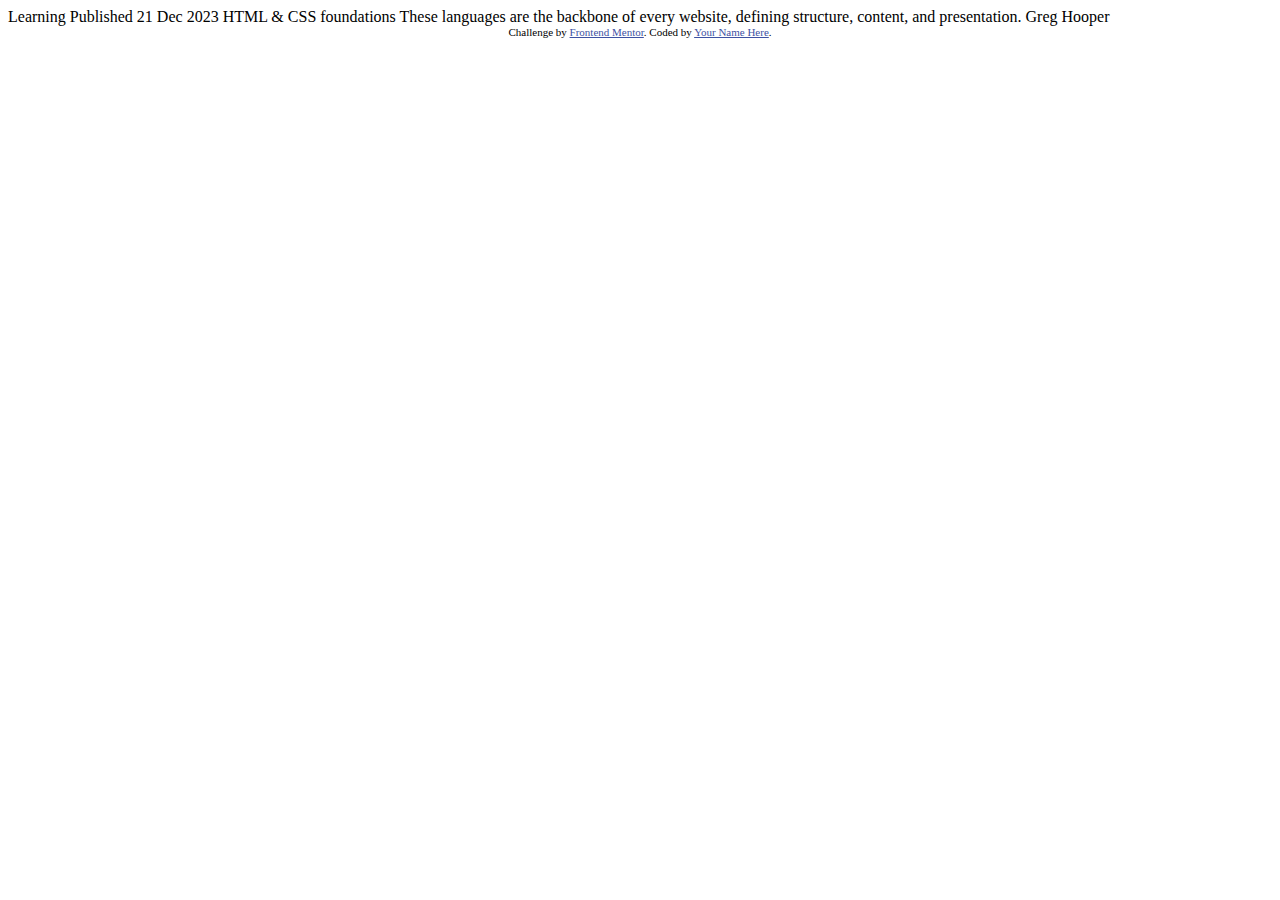
==== blog-preview-card-main/index.html @ 2e6f5c54 "blog-preview-card init" ====
<!DOCTYPE html>
<html lang="en">
<head>
  <meta charset="UTF-8">
  <meta name="viewport" content="width=device-width, initial-scale=1.0"> <!-- displays site properly based on user's device -->

  <link rel="icon" type="image/png" sizes="32x32" href="./assets/images/favicon-32x32.png">
  
  <title>Frontend Mentor | Blog preview card</title>

  <!-- Feel free to remove these styles or customise in your own stylesheet 👍 -->
  <style>
    .attribution { font-size: 11px; text-align: center; }
    .attribution a { color: hsl(228, 45%, 44%); }
  </style>
</head>
<body>

  Learning

  Published 21 Dec 2023

  HTML & CSS foundations

  These languages are the backbone of every website, defining structure, content, and presentation.

  Greg Hooper
  
  <div class="attribution">
    Challenge by <a href="https://www.frontendmentor.io?ref=challenge" target="_blank">Frontend Mentor</a>. 
    Coded by <a href="#">Your Name Here</a>.
  </div>
</body>
</html>
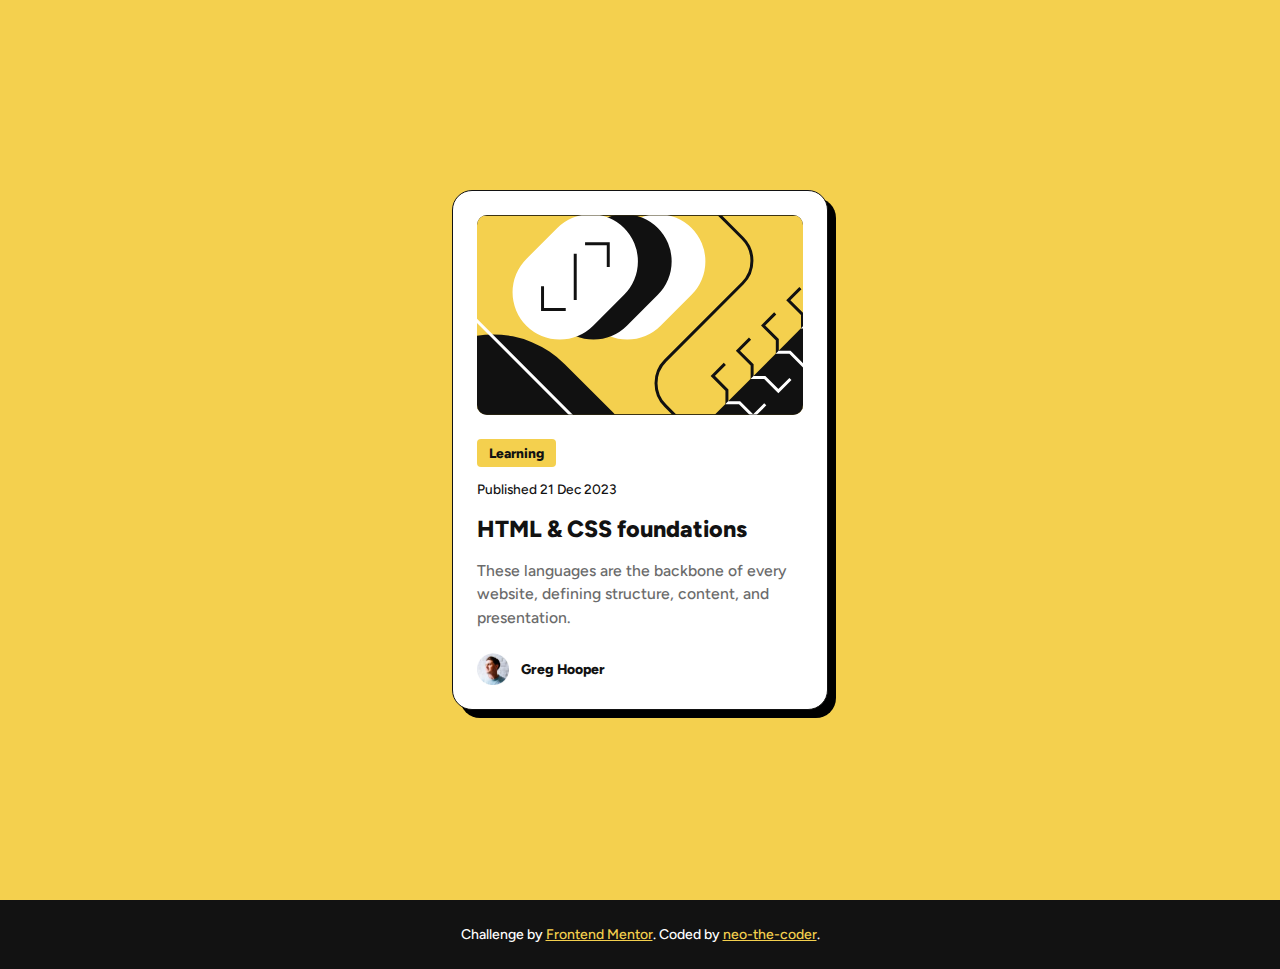
==== commit 592ca284: "finish task: blog-preview-card" ====
--- a/blog-preview-card-main/index.html
+++ b/blog-preview-card-main/index.html
@@ -1,34 +1,180 @@
 <!DOCTYPE html>
 <html lang="en">
+
 <head>
   <meta charset="UTF-8">
-  <meta name="viewport" content="width=device-width, initial-scale=1.0"> <!-- displays site properly based on user's device -->
+  <meta name="viewport" content="width=device-width, initial-scale=1.0">
+  <!-- displays site properly based on user's device -->
 
   <link rel="icon" type="image/png" sizes="32x32" href="./assets/images/favicon-32x32.png">
-  
+
   <title>Frontend Mentor | Blog preview card</title>
 
-  <!-- Feel free to remove these styles or customise in your own stylesheet 👍 -->
   <style>
-    .attribution { font-size: 11px; text-align: center; }
-    .attribution a { color: hsl(228, 45%, 44%); }
+    :root {
+      --color-yellow: hsl(47, 88%, 63%);
+      --color-white: hsl(0, 0%, 100%);
+      --color-gray-500: hsl(0, 0%, 42%);
+      --color-gray-950: hsl(0, 0%, 7%);
+    }
+
+    @font-face {
+      font-family: 'Figtree';
+      src: url('./assets/fonts/Figtree-VariableFont_wght.ttf') format('truetype');
+      font-weight: 500 800;
+    }
+
+    html {
+      font-size: 16px;
+    }
+
+    * {
+      margin: 0;
+      padding: 0;
+      box-sizing: border-box;
+    }
+
+    .preview-section-container {
+      min-height: 100vh;
+      background-color: var(--color-yellow);
+      display: flex;
+      align-items: center;
+      justify-content: center;
+      flex-wrap: wrap;
+    }
+
+    .card-container {
+      width: clamp(327px, 19.1831rem + 5.3521vw, 384px);
+      margin: 24px;
+      padding: 24px;
+      background-color: var(--color-white);
+      border: 1px solid var(--color-gray-950);
+      border-radius: 20px;
+      box-shadow: 8px 8px 0 0 #000;
+      display: flex;
+      flex-direction: column;
+      align-items: flex-start;
+      row-gap: 24px;
+    }
+
+    .card-figure {
+      width: 100%;
+      height: 200px;
+      border-radius: 10px;
+      background: #000;
+    }
+
+    .card-figure:hover {
+      .card-image {
+        transform: translate(-8px, -8px);
+      }
+    }
+
+    .card-image {
+      width: 100%;
+      height: 100%;
+      border-radius: 10px;
+      object-fit: cover;
+      transition: transform ease-in 0.2s;
+    }
+
+    .card-content,
+    .card-header {
+      display: flex;
+      flex-direction: column;
+      align-items: flex-start;
+      row-gap: 12px;
+    }
+
+    .card-category {
+      padding: 4px 12px;
+      background-color: var(--color-yellow);
+      border-radius: 4px;
+      font: 800 clamp(0.75rem, 0.706rem + 0.1878vw, 0.875rem)/150% Figtree, sans-serif;
+      color: var(--color-gray-950);
+    }
+
+    .card-date {
+      font: 500 clamp(0.75rem, 0.706rem + 0.1878vw, 0.875rem)/150% Figtree, sans-serif;
+      color: var(--color-gray-950);
+    }
+
+    .card-heading {
+      font: 800 clamp(1.25rem, 1.162rem + 0.3756vw, 1.5rem)/150% Figtree, sans-serif;
+      color: var(--color-gray-950);
+      transition: color ease-in 0.2s;
+      cursor: pointer;
+    }
+
+    .card-heading:hover {
+      color: var(--color-yellow);
+    }
+
+    .card-description {
+      font: 500 clamp(0.875rem, 0.831rem + 0.1878vw, 1rem)/150% Figtree, sans-serif;
+      color: var(--color-gray-500);
+    }
+
+    .card-footer {
+      display: flex;
+      align-items: center;
+      column-gap: 12px;
+    }
+
+    .card-author-image {
+      width: 32px;
+      height: 32px;
+    }
+
+    .card-author-name {
+      font: 800 14px/150% Figtree, sans-serif;
+      color: var(--color-gray-950);
+    }
+
+    .attribution {
+      font: 500 14px/150% Figtree, sans-serif;
+      text-align: center;
+      background-color: var(--color-gray-950);
+      color: var(--color-white);
+      padding: 24px;
+    }
+
+    .attribution a {
+      color: var(--color-yellow);
+    }
   </style>
 </head>
+
 <body>
+  <main class="preview-section-container">
+    <article class="card-container">
+      <figure class="card-figure">
+        <img class="card-image" src="./assets/images/illustration-article.svg" alt="card image" />
+      </figure>
 
-  Learning
+      <div class="card-content" role="contentinfo">
+        <header class="card-header">
+          <span class="card-category" role="note">Learning</span>
+          <time class="card-date" datetime="2023-01-21" title="December 21st, 2023">Published 21 Dec 2023</time>
+          <h2 class="card-heading">HTML & CSS foundations</h2>
+        </header>
+        <p class="card-description">
+          These languages are the backbone of every website, defining structure, content, and presentation.
+        </p>
+      </div>
 
-  Published 21 Dec 2023
+      <address class="card-footer">
+        <img class="card-author-image" src="./assets/images/image-avatar.webp" alt="Greg Hooper" />
+        <span class="card-author-name" rel="author">Greg Hooper</span></img>
+      </address>
 
-  HTML & CSS foundations
+    </article>
+  </main>
 
-  These languages are the backbone of every website, defining structure, content, and presentation.
+  <footer class="attribution">
+    Challenge by <a href="https://www.frontendmentor.io?ref=challenge" target="_blank">Frontend Mentor</a>.
+    Coded by <a href="https://github.com/neo-the-coder">neo-the-coder</a>.
+  </footer>
+</body>
 
-  Greg Hooper
-  
-  <div class="attribution">
-    Challenge by <a href="https://www.frontendmentor.io?ref=challenge" target="_blank">Frontend Mentor</a>. 
-    Coded by <a href="#">Your Name Here</a>.
-  </div>
-</body>
 </html>